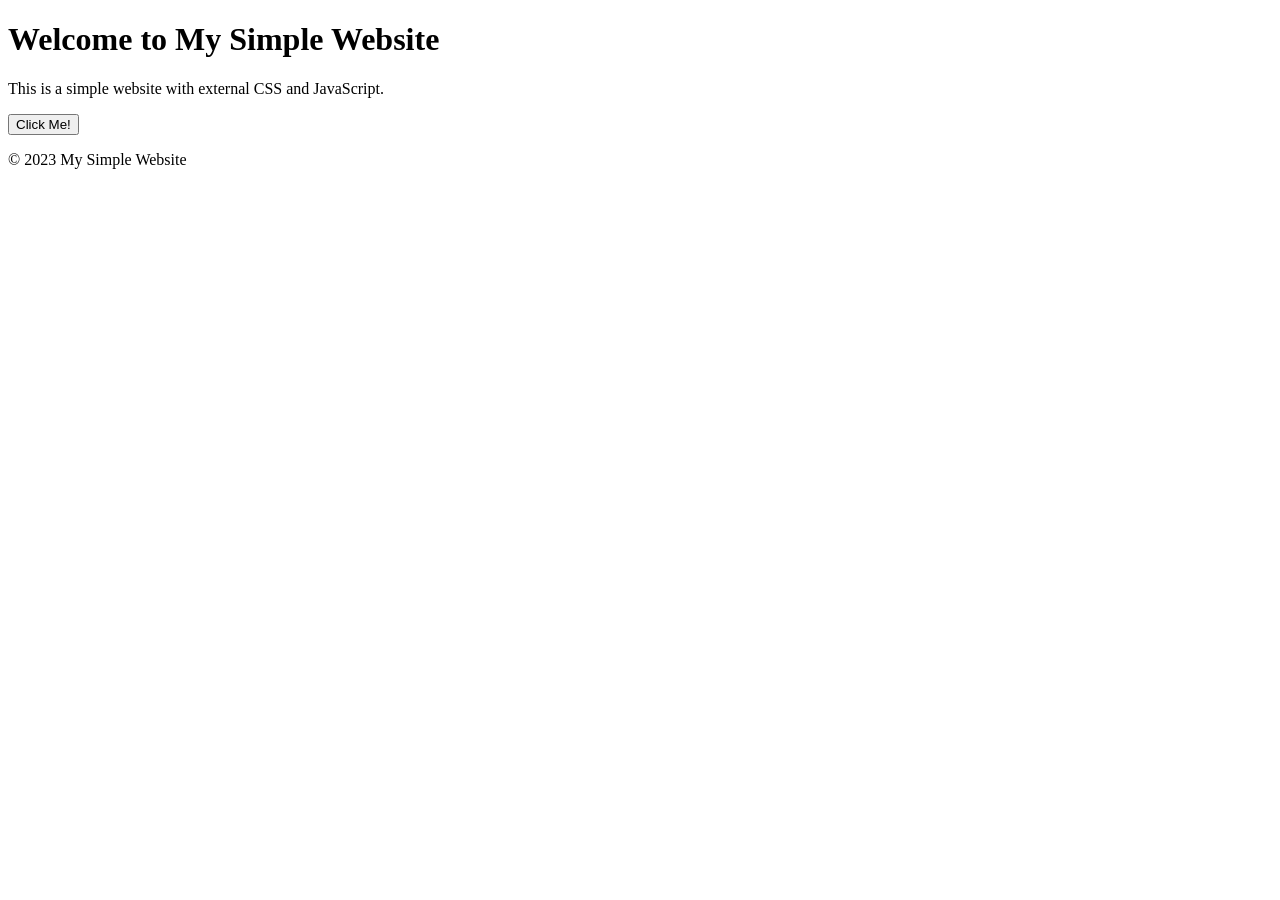
==== index.html @ c6ea492b "Create index.html" ====
<!DOCTYPE html>
<html lang="en">
<head>
    <meta charset="UTF-8">
    <meta name="viewport" content="width=device-width, initial-scale=1.0">
    <title>Simple Website</title>
    <link rel="stylesheet" href="styles.css">
</head>
<body>
    <header>
        <h1>Welcome to My Simple Website</h1>
    </header>
    <main>
        <p>This is a simple website with external CSS and JavaScript.</p>
        <button id="clickMe">Click Me!</button>
        <p id="message"></p>
    </main>
    <footer>
        <p>&copy; 2023 My Simple Website</p>
    </footer>
    <script src="script.js"></script>
</body>
</html>
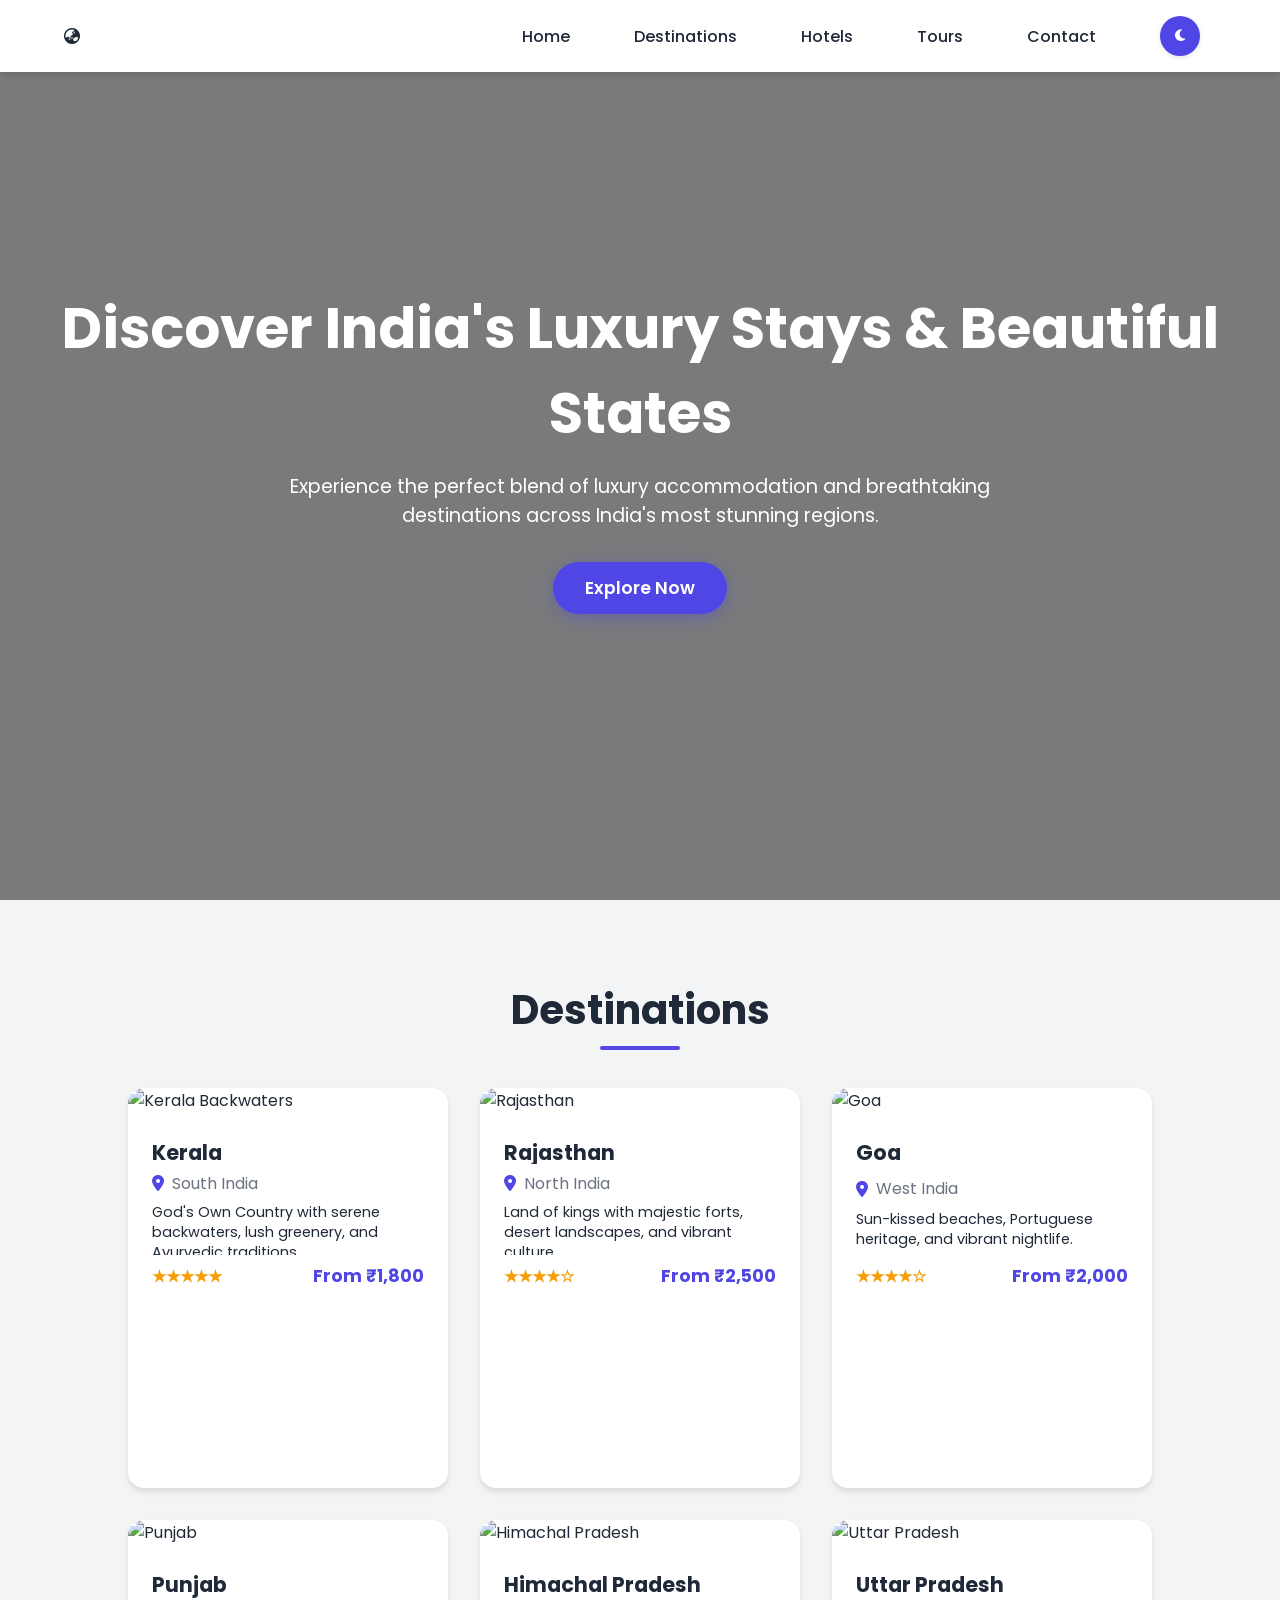
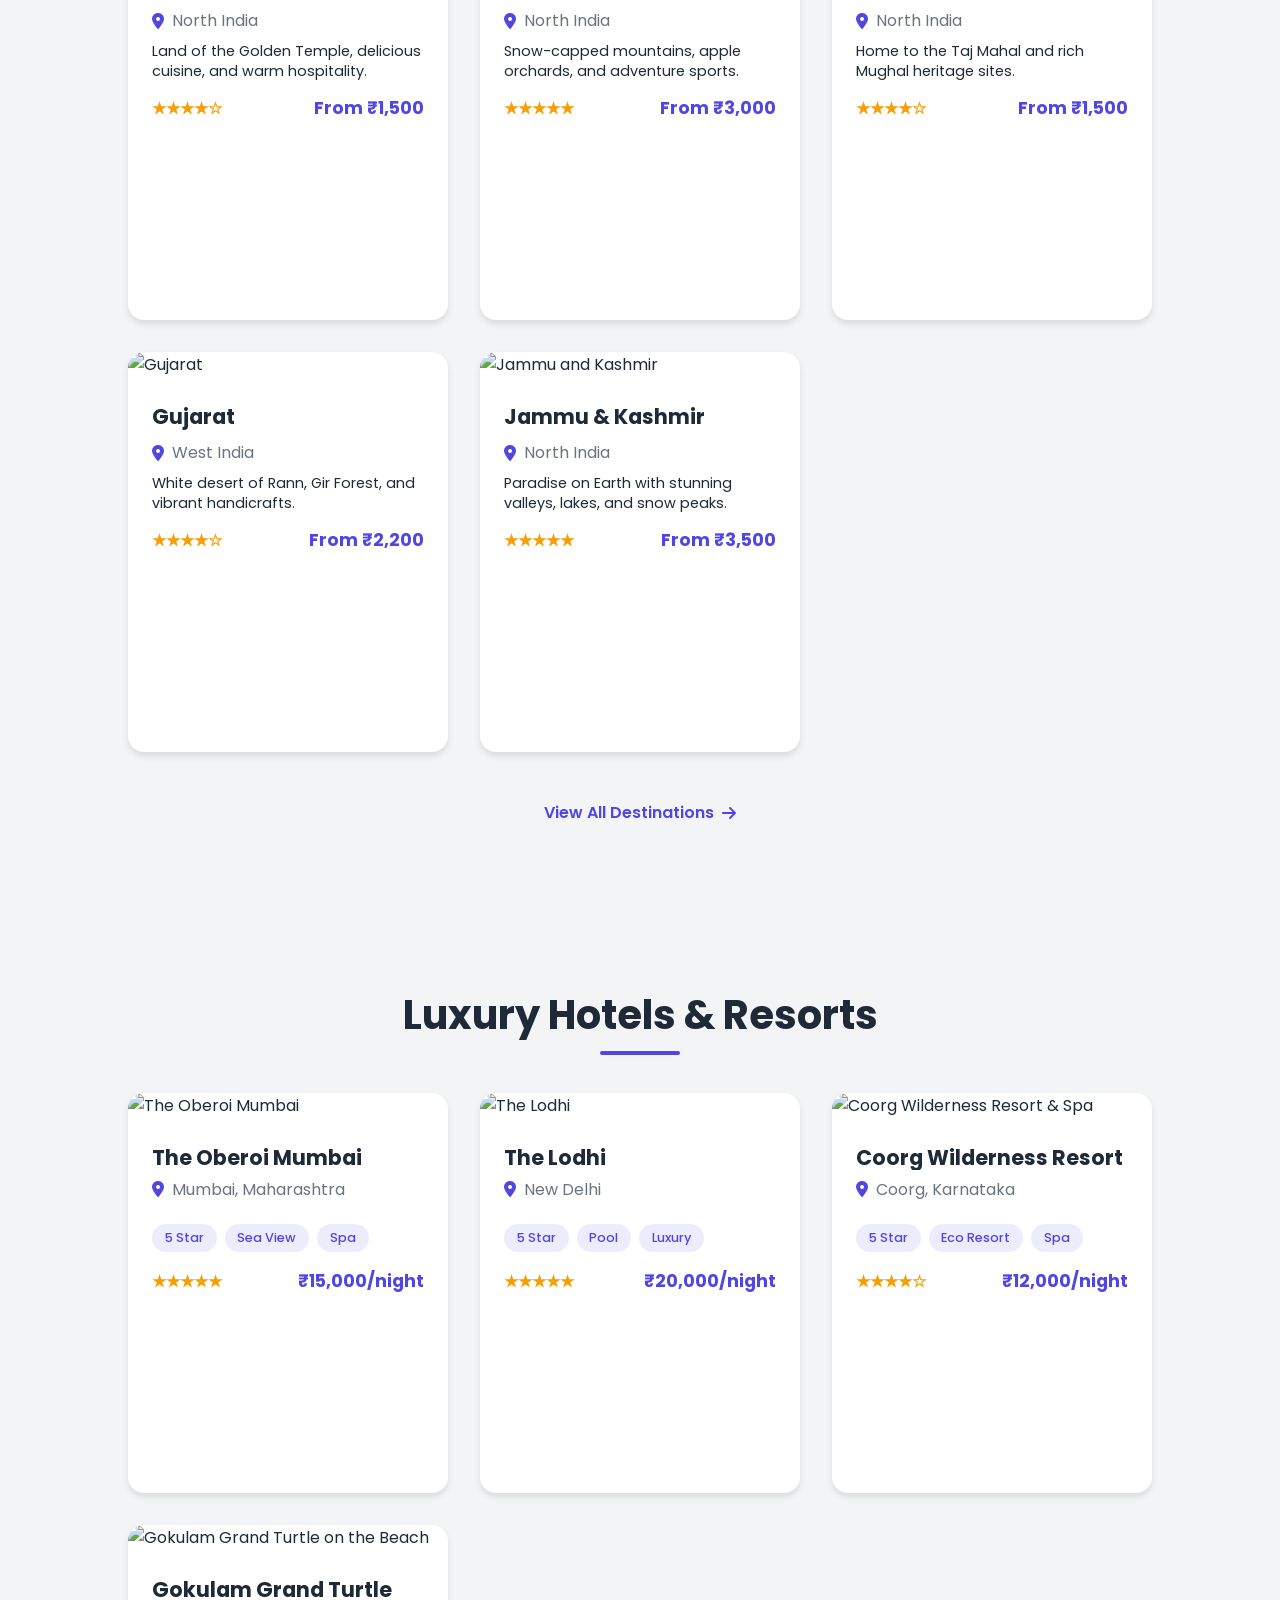
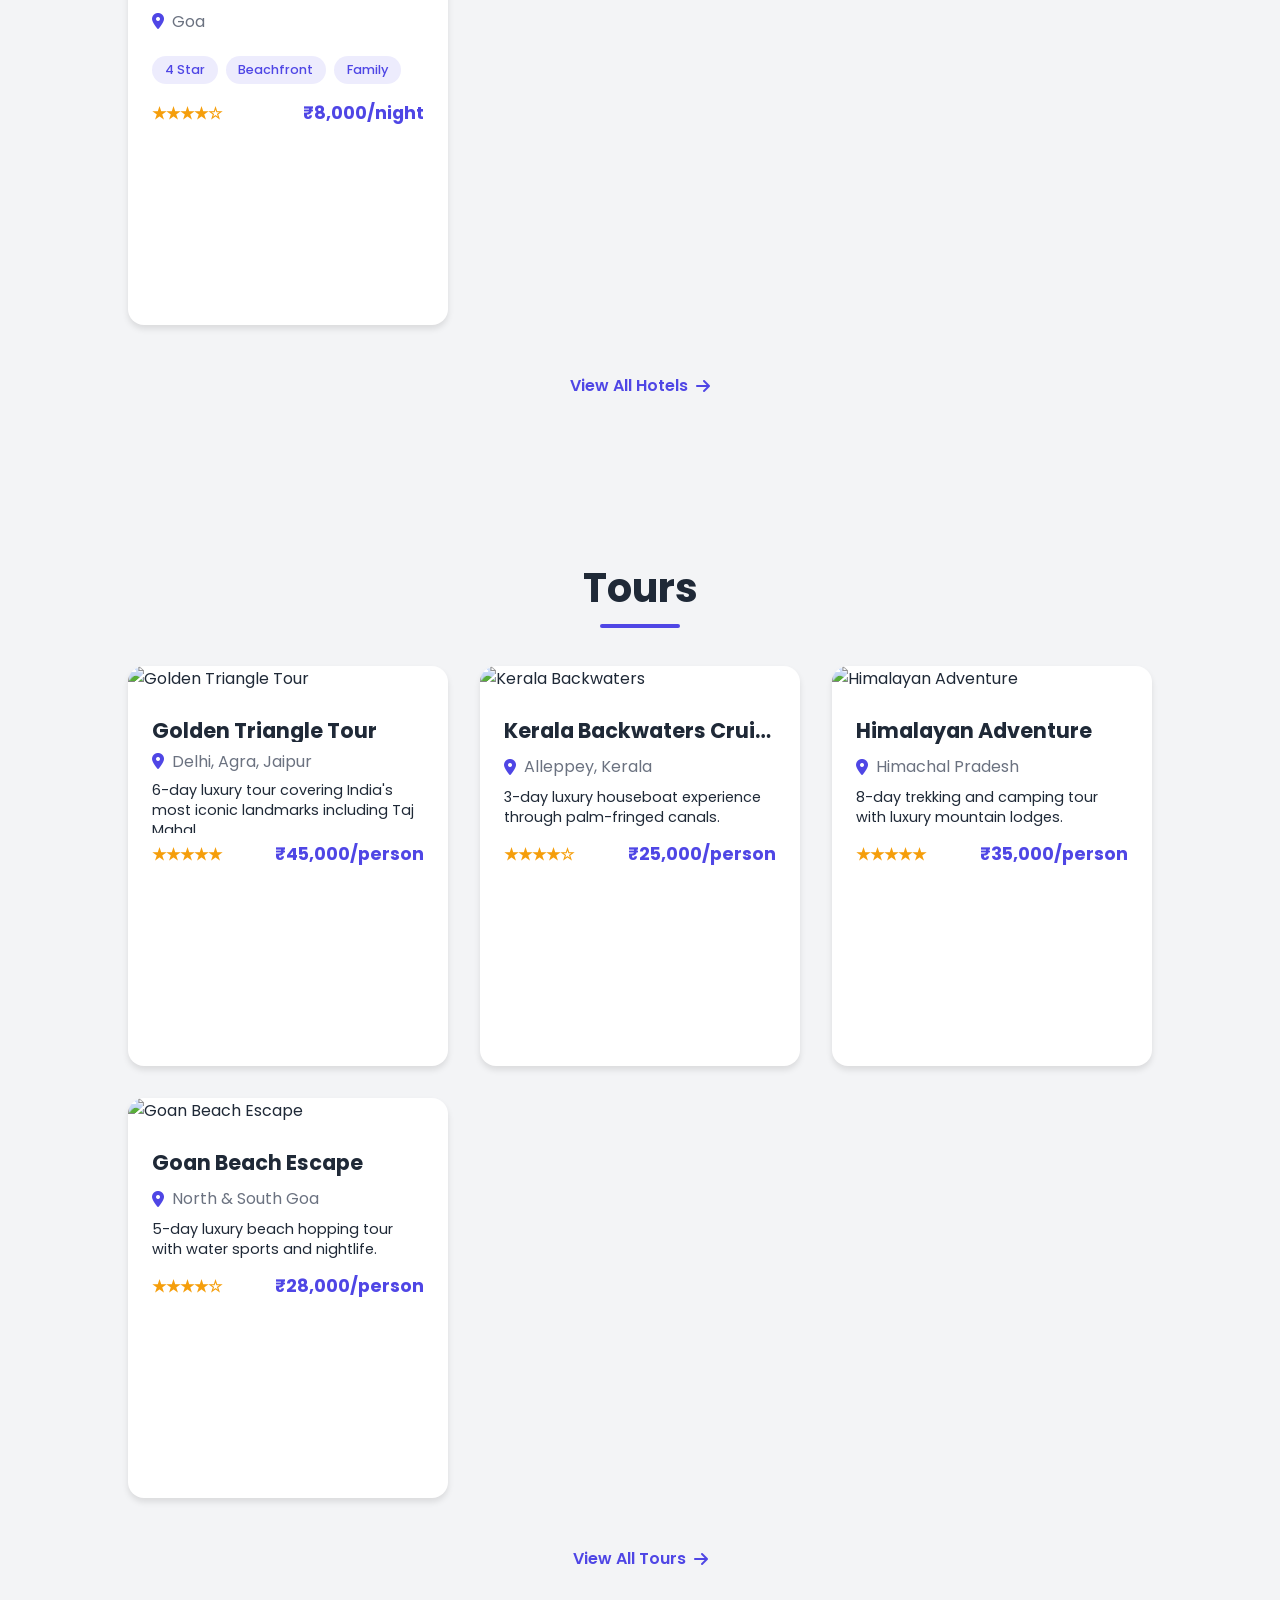
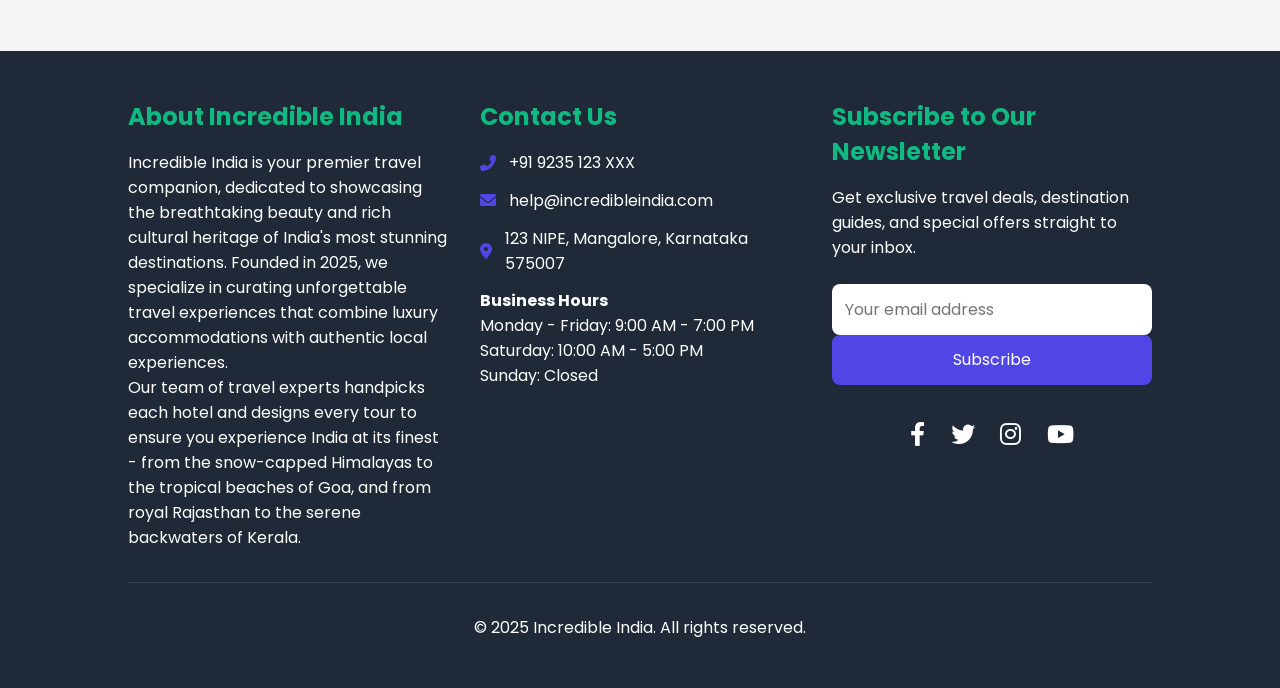
==== commit b1771eac: "Update and rename travel.html to index.html" ====
--- a/index.html
+++ b/index.html
@@ -1,23 +1,1105 @@
-<!DOCTYPE html>
-<html lang="en">
-<head>
-    <meta charset="UTF-8">
-    <meta name="viewport" content="width=device-width, initial-scale=1.0">
-    <title>Simple Website</title>
-    <link rel="stylesheet" href="styles.css">
-</head>
-<body>
-    <header>
-        <h1>Welcome to My Simple Website</h1>
-    </header>
-    <main>
-        <p>This is a simple website with external CSS and JavaScript.</p>
-        <button id="clickMe">Click Me!</button>
-        <p id="message"></p>
-    </main>
-    <footer>
-        <p>&copy; 2023 My Simple Website</p>
-    </footer>
-    <script src="script.js"></script>
-</body>
-</html>
+<!DOCTYPE html>
+<html lang="en">
+<head>
+    <meta charset="UTF-8">
+    <meta name="viewport" content="width=device-width, initial-scale=1.0">
+    <title>Incredible India</title>
+    <style>
+        :root {
+            --primary: #4F46E5;
+            --secondary: #10B981;
+            --dark: #1F2937;
+            --light: #F3F4F6;
+            --bg: #F3F4F6;
+            --text: #1F2937;
+            --card-bg: white;
+            --header-bg: white;
+            --footer-bg: #1F2937;
+            --shadow: rgba(0,0,0,0.1);
+        }
+        
+        .dark-mode {
+            --primary: #7C3AED;
+            --secondary: #10B981;
+            --bg: #1F2937;
+            --text: #F3F4F6;
+            --card-bg: #374151;
+            --header-bg: #111827;
+            --footer-bg: #111827;
+            --shadow: rgba(0,0,0,0.3);
+            --dark: #111827;
+            --light: #374151;
+        }
+        
+        * {
+            margin: 0; padding: 0; box-sizing: border-box; font-family: 'Poppins', sans-serif; transition: all 0.3s ease;
+        }
+        
+        body {
+            background-color: var(--bg); color: var(--text);
+        }
+        
+        header {
+            background: var(--header-bg); box-shadow: 0 4px 6px var(--shadow); position: fixed; width: 100%; top: 0; z-index: 100; display: flex; justify-content: space-between; align-items: center; padding: 1rem 5%;
+        }
+        
+        .logo img { height: 40px; }
+        nav ul { display: flex; list-style: none; align-items: center; }
+        nav ul li { margin: 0 1rem; }
+        nav ul li a {
+            text-decoration: none; color: var(--text); font-weight: 500; padding: 0.5rem 1rem; border-radius: 0.5rem;
+        }
+        nav ul li a:hover { background: var(--primary); color: white; transform: translateY(-3px); }
+        
+        .hero {
+            height: 100vh; background: linear-gradient(rgba(0,0,0,0.5), rgba(0,0,0,0.5)), url('https://images.unsplash.com/photo-1583417319070-4a69db38a482?ixlib=rb-1.2.1&auto=format&fit=crop&w=1350&q=80'); background-size: cover; background-position: center; display: flex; flex-direction: column; justify-content: center; align-items: center; text-align: center; color: white;
+        }
+        
+        .hero h1 { font-size: 3.5rem; margin-bottom: 1rem; animation: fadeIn 1.5s ease; }
+        .hero p { font-size: 1.2rem; max-width: 700px; margin-bottom: 2rem; animation: fadeIn 2s ease; }
+        .cta-button {
+            background: var(--primary); color: white; padding: 0.8rem 2rem; border-radius: 50px; text-decoration: none; font-weight: 600; font-size: 1.1rem; box-shadow: 0 4px 15px rgba(79, 70, 229, 0.4); animation: fadeIn 2.5s ease;
+        }
+        .cta-button:hover { transform: translateY(-5px); box-shadow: 0 8px 20px rgba(79, 70, 229, 0.6); }
+        
+        .section { padding: 5rem 10%; }
+        .section-title { text-align: center; font-size: 2.5rem; margin-bottom: 3rem; position: relative; }
+        .section-title::after { content: ''; position: absolute; bottom: -10px; left: 50%; transform: translateX(-50%); width: 80px; height: 4px; background: var(--primary); border-radius: 2px; }
+        
+        .grid { display: grid; grid-template-columns: repeat(auto-fill, minmax(300px, 1fr)); gap: 2rem; }
+        .card {
+            background: var(--card-bg); border-radius: 1rem; overflow: hidden; box-shadow: 0 4px 6px var(--shadow); cursor: pointer; position: relative; transform-style: preserve-3d; height: 400px;
+        }
+        .card:hover { transform: translateY(-10px); box-shadow: 0 15px 30px var(--shadow); }
+        .card img { width: 100%; height: 200px; object-fit: cover; }
+        .card-info { 
+            padding: 1.5rem; 
+            height: 200px; 
+            display: flex; 
+            flex-direction: column;
+            overflow: hidden;
+        }
+        .card-info h3 { 
+            font-size: 1.3rem; 
+            margin-bottom: 0.5rem;
+            white-space: nowrap;
+            overflow: hidden;
+            text-overflow: ellipsis;
+        }
+        .card-info .location { 
+            color: #6B7280; 
+            margin-bottom: 0.5rem; 
+            display: flex; 
+            align-items: center;
+            white-space: nowrap;
+            overflow: hidden;
+            text-overflow: ellipsis;
+        }
+        .card-info .location i { margin-right: 0.5rem; color: var(--primary); }
+        .card-info p { 
+            margin-bottom: 0.5rem; 
+            flex-grow: 1; 
+            font-size: 0.9rem;
+            display: -webkit-box;
+            -webkit-line-clamp: 3;
+            -webkit-box-orient: vertical;
+            overflow: hidden;
+            text-overflow: ellipsis;
+            line-height: 1.4;
+        }
+        .rating-price { 
+            display: flex; 
+            justify-content: space-between; 
+            align-items: center; 
+            margin-top: auto;
+        }
+        .rating { color: #F59E0B; font-weight: bold; white-space: nowrap; }
+        .price { font-weight: bold; color: var(--primary); font-size: 1.1rem; white-space: nowrap; }
+        
+        .card::before {
+            content: ''; position: absolute; top: 0; left: 0; width: 100%; height: 100%; background: linear-gradient(to bottom, transparent 60%, rgba(0,0,0,0.7)); opacity: 0; transition: opacity 0.3s ease;
+        }
+        .card:hover::before { opacity: 1; }
+        
+        .explore-btn {
+            position: absolute; bottom: -50px; left: 50%; transform: translateX(-50%); background: var(--primary); color: white; padding: 0.5rem 1.5rem; border-radius: 50px; text-decoration: none; opacity: 0; transition: all 0.3s ease; border: none; cursor: pointer;
+        }
+        .card:hover .explore-btn { bottom: 20px; opacity: 1; }
+        
+        /* Flip card styles */
+        .card-inner {
+            position: relative; width: 100%; height: 100%; transform-style: preserve-3d; transition: transform 0.8s;
+        }
+        .card-front, .card-back {
+            position: absolute; width: 100%; height: 100%; backface-visibility: hidden; -webkit-backface-visibility: hidden;
+        }
+        .card-back {
+            background: var(--card-bg); transform: rotateY(180deg); padding: 1.5rem; overflow-y: auto;
+        }
+        .card-back h3 {
+            text-align: center; margin-bottom: 1rem; color: var(--primary);
+        }
+        .top-places {
+            list-style-type: none;
+        }
+        .top-places li {
+            margin-bottom: 0.8rem; padding-bottom: 0.8rem; border-bottom: 1px solid rgba(0,0,0,0.1);
+        }
+        .top-places li:last-child {
+            margin-bottom: 0; padding-bottom: 0; border-bottom: none;
+        }
+        .place-name {
+            font-weight: 600; display: block;
+            white-space: nowrap;
+            overflow: hidden;
+            text-overflow: ellipsis;
+        }
+        .place-desc {
+            font-size: 0.9rem; color: #6B7280;
+            display: -webkit-box;
+            -webkit-line-clamp: 2;
+            -webkit-box-orient: vertical;
+            overflow: hidden;
+            text-overflow: ellipsis;
+            line-height: 1.4;
+        }
+        .place-rating {
+            color: #F59E0B; font-size: 0.9rem; margin-top: 0.3rem;
+        }
+        .flip-back-btn {
+            background: var(--primary); color: white; border: none; padding: 0.5rem 1rem; border-radius: 50px; margin-top: 1rem; cursor: pointer; display: block; margin: 1rem auto 0; font-size: 0.9rem;
+        }
+        
+        footer {
+            background: var(--footer-bg); color: white; padding: 3rem 10%;
+        }
+        .footer-container {
+            display: grid; grid-template-columns: repeat(auto-fit, minmax(250px, 1fr)); gap: 2rem; max-width: 1200px; margin: 0 auto;
+        }
+        .footer-about h3, .footer-contact h3, .footer-newsletter h3 {
+            font-size: 1.5rem; margin-bottom: 1rem; color: var(--secondary);
+        }
+        .contact-info p { display: flex; align-items: center; margin-bottom: 0.8rem; }
+        .contact-info i { margin-right: 0.8rem; color: var(--primary); }
+        .newsletter-form { display: flex; flex-direction: column; }
+        .newsletter-form input, .newsletter-form button {
+            padding: 0.8rem; border-radius: 0.5rem; font-size: 1rem; border: none;
+        }
+        .newsletter-form button { background: var(--primary); color: white; cursor: pointer; transition: all 0.3s ease; }
+        .newsletter-form button:hover { background: #4338CA; }
+        
+        .footer-bottom { text-align: center; padding-top: 2rem; margin-top: 2rem; border-top: 1px solid rgba(255,255,255,0.1); }
+        .social-icons { display: flex; justify-content: center; margin: 2rem 0; }
+        .social-icons a { color: white; font-size: 1.5rem; margin: 0 0.8rem; transition: all 0.3s ease; }
+        .social-icons a:hover { color: var(--primary); transform: translateY(-3px); }
+        
+        .mobile-menu-btn { display: none; background: none; border: none; color: var(--text); font-size: 1.5rem; cursor: pointer; }
+        
+        .theme-toggle {
+            background: var(--primary); color: white; border: none; border-radius: 50%; width: 40px; height: 40px; display: flex; align-items: center; justify-content: center; cursor: pointer; margin-left: 1rem; box-shadow: 0 2px 5px var(--shadow);
+        }
+        .header-controls {
+            display: flex; align-items: center;
+        }
+        
+        /* Booking Form Styles */
+        .booking-form-overlay {
+            position: fixed;
+            top: 0;
+            left: 0,
+            width: 100%;
+            height: 100%;
+            background-color: rgba(0,0,0,0.7);
+            display: flex;
+            justify-content: center;
+            align-items: center;
+            z-index: 1000;
+            opacity: 0;
+            visibility: hidden;
+            transition: all 0.3s ease;
+        }
+        
+        .booking-form-overlay.active {
+            opacity: 1;
+            visibility: visible;
+        }
+        
+        .booking-form-container {
+            background: var(--card-bg);
+            padding: 2rem;
+            border-radius: 1rem;
+            width: 90%;
+            max-width: 500px;
+            box-shadow: 0 10px 25px rgba(0,0,0,0.2);
+            transform: translateY(20px);
+            transition: all 0.3s ease;
+        }
+        
+        .booking-form-overlay.active .booking-form-container {
+            transform: translateY(0);
+        }
+        
+        .booking-form-container h3 {
+            margin-bottom: 1.5rem;
+            color: var(--primary);
+            text-align: center;
+        }
+        
+        .form-group {
+            margin-bottom: 1rem;
+        }
+        
+        .form-group label {
+            display: block;
+            margin-bottom: 0.5rem;
+            font-weight: 500;
+            color: var(--text);
+        }
+        
+        .form-group input,
+        .form-group textarea,
+        .form-group select {
+            width: 100%;
+            padding: 0.8rem;
+            border-radius: 0.5rem;
+            border: 1px solid #ddd;
+            background: var(--bg);
+            color: var(--text);
+        }
+        
+        .form-group textarea {
+            min-height: 100px;
+            resize: vertical;
+        }
+        
+        .form-actions {
+            display: flex;
+            justify-content: space-between;
+            margin-top: 1.5rem;
+        }
+        
+        .form-actions button {
+            padding: 0.8rem 1.5rem;
+            border-radius: 0.5rem;
+            border: none;
+            cursor: pointer;
+            font-weight: 600;
+        }
+        
+        .submit-btn {
+            background: var(--primary);
+            color: white;
+        }
+        
+        .cancel-btn {
+            background: #e0e0e0;
+            color: var(--text);
+        }
+        
+        .close-form-btn {
+            position: absolute;
+            top: 1rem;
+            right: 1rem;
+            background: none;
+            border: none;
+            font-size: 1.5rem;
+            cursor: pointer;
+            color: var(--text);
+        }
+        
+        @media (max-width: 768px) {
+            nav ul { display: none; position: absolute; top: 70px; left: 0; width: 100%; background: var(--header-bg); flex-direction: column; align-items: center; padding: 1rem 0; box-shadow: 0 4px 6px var(--shadow); }
+            nav ul.show { display: flex; }
+            .mobile-menu-btn { display: block; }
+            .hero h1 { font-size: 2.5rem; }
+            .grid { grid-template-columns: 1fr; }
+            .section { padding: 3rem 1.5rem; }
+            .footer-container { grid-template-columns: 1fr; }
+            .card { height: auto; }
+            .card-inner { height: 400px; }
+            .booking-form-container {
+                width: 95%;
+                padding: 1.5rem;
+            }
+        }
+        
+        @keyframes fadeIn { from { opacity: 0; transform: translateY(20px); } to { opacity: 1; transform: translateY(0); } }
+        
+        .view-all {
+            text-align: center; margin-top: 3rem;
+        }
+        .view-all a {
+            color: var(--primary); text-decoration: none; font-weight: 600; display: inline-flex; align-items: center;
+        }
+        .view-all a:hover {
+            text-decoration: underline;
+        }
+        .view-all i {
+            margin-left: 0.5rem; transition: transform 0.3s ease;
+        }
+        .view-all a:hover i {
+            transform: translateX(5px);
+        }
+        
+        .hotel-features {
+            display: flex; flex-wrap: wrap; gap: 0.5rem; margin: 1rem 0;
+        }
+        .hotel-features .feature {
+            background: rgba(79, 70, 229, 0.1); color: var(--primary); padding: 0.3rem 0.8rem; border-radius: 50px; font-size: 0.8rem; font-weight: 500;
+            white-space: nowrap;
+        }
+    </style>
+    <link href="https://fonts.googleapis.com/css2?family=Poppins:wght@400;500;600;700&display=swap" rel="stylesheet">
+    <link rel="stylesheet" href="https://cdnjs.cloudflare.com/ajax/libs/font-awesome/6.0.0-beta3/css/all.min.css">
+</head>
+<body>
+    <!-- Booking Form Overlay -->
+    <div class="booking-form-overlay" id="bookingFormOverlay">
+        <div class="booking-form-container">
+            <button class="close-form-btn" id="closeFormBtn">&times;</button>
+            <h3 id="bookingFormTitle">Book Your Stay</h3>
+            <form id="bookingForm">
+                <div class="form-group">
+                    <label for="startDate">Start Date</label>
+                    <input type="date" id="startDate" required>
+                </div>
+                <div class="form-group">
+                    <label for="endDate">End Date</label>
+                    <input type="date" id="endDate" required>
+                </div>
+                <div class="form-group">
+                    <label for="numPersons">Number of Persons</label>
+                    <select id="numPersons" required>
+                        <option value="1">1 Person</option>
+                        <option value="2">2 Persons</option>
+                        <option value="3">3 Persons</option>
+                        <option value="4">4 Persons</option>
+                        <option value="5">5 Persons</option>
+                        <option value="6+">6+ Persons</option>
+                    </select>
+                </div>
+                <div class="form-group">
+                    <label for="specialRequests">Special Requests</label>
+                    <textarea id="specialRequests" placeholder="Any special requirements or preferences..."></textarea>
+                </div>
+                <div class="form-actions">
+                    <button type="button" class="cancel-btn" id="cancelBookingBtn">Cancel</button>
+                    <button type="submit" class="submit-btn">Submit Booking</button>
+                </div>
+            </form>
+        </div>
+    </div>
+
+    <header>
+        <div class="logo"><i class="fas fa-globe-asia"></i></div>
+        <nav>
+            <ul id="navMenu">
+                <li><a href="#home">Home</a></li>
+                <li><a href="#destinations">Destinations</a></li>
+                <li><a href="#hotels">Hotels</a></li>
+                <li><a href="#tours">Tours</a></li>
+                <li><a href="#contact">Contact</a></li>
+                <li>
+                    <button class="theme-toggle" id="themeToggle">
+                        <i class="fas fa-moon"></i>
+                    </button>
+                </li>
+            </ul>
+            <button class="mobile-menu-btn" id="mobileMenuBtn"><i class="fas fa-bars"></i></button>
+        </nav>
+    </header>
+
+    <section class="hero" id="home">
+        <h1>Discover India's Luxury Stays & Beautiful States</h1>
+        <p>Experience the perfect blend of luxury accommodation and breathtaking destinations across India's most stunning regions.</p>
+        <a href="#destinations" class="cta-button">Explore Now</a>
+    </section>
+
+    <section class="section" id="destinations">
+        <h2 class="section-title">Destinations</h2>
+        <div class="grid">
+            <!-- Kerala -->
+            <div class="card">
+                <div class="card-inner">
+                    <div class="card-front">
+                        <img src="https://keralatourism.travel/images/destinations/headers/munnar-kerala-tourism-entry-fee-timings-holidays-reviews-header.jpg" alt="Kerala Backwaters">
+                        <div class="card-info">
+                            <h3>Kerala</h3>
+                            <div class="location"><i class="fas fa-map-marker-alt"></i> South India</div>
+                            <p>God's Own Country with serene backwaters, lush greenery, and Ayurvedic traditions.</p>
+                            <div class="rating-price">
+                                <div class="rating">★★★★★</div>
+                                <div class="price">From ₹1,800</div>
+                            </div>
+                        </div>
+                        <button class="explore-btn">Explore</button>
+                    </div>
+                    <div class="card-back">
+                        <h3>Top 5 Places in Kerala</h3>
+                        <ul class="top-places">
+                            <li>
+                                <span class="place-name">Munnar</span>
+                                <span class="place-rating">★★★★★</span>
+                                <span class="place-desc">Tea gardens and misty mountains</span>
+                            </li>
+                            <li>
+                                <span class="place-name">Alleppey Backwaters</span>
+                                <span class="place-rating">★★★★★</span>
+                                <span class="place-desc">Houseboat cruises through palm-fringed canals</span>
+                            </li>
+                            <li>
+                                <span class="place-name">Kochi</span>
+                                <span class="place-rating">★★★★☆</span>
+                                <span class="place-desc">Historic port city with colonial architecture</span>
+                            </li>
+                            <li>
+                                <span class="place-name">Thekkady</span>
+                                <span class="place-rating">★★★★☆</span>
+                                <span class="place-desc">Wildlife sanctuary and spice plantations</span>
+                            </li>
+                            <li>
+                                <span class="place-name">Varkala</span>
+                                <span class="place-rating">★★★★☆</span>
+                                <span class="place-desc">Cliffside beach with stunning ocean views</span>
+                            </li>
+                        </ul>
+                        <button class="flip-back-btn">Back to Kerala</button>
+                    </div>
+                </div>
+            </div>
+            
+            <!-- Rajasthan -->
+            <div class="card">
+                <div class="card-inner">
+                    <div class="card-front">
+                        <img src="https://media.istockphoto.com/id/903877840/photo/the-crowd-and-vehicles-in-front-of-hawa-mahal.jpg?s=612x612&w=0&k=20&c=OB7q3UQsf0vpcno_6-6WLFhp3Ugota3B5IH3WdFYhUY=" alt="Rajasthan">
+                        <div class="card-info">
+                            <h3>Rajasthan</h3>
+                            <div class="location"><i class="fas fa-map-marker-alt"></i> North India</div>
+                            <p>Land of kings with majestic forts, desert landscapes, and vibrant culture.</p>
+                            <div class="rating-price">
+                                <div class="rating">★★★★☆</div>
+                                <div class="price">From ₹2,500</div>
+                            </div>
+                        </div>
+                        <button class="explore-btn">Explore</button>
+                    </div>
+                    <div class="card-back">
+                        <h3>Top 5 Places in Rajasthan</h3>
+                        <ul class="top-places">
+                            <li>
+                                <span class="place-name">Jaipur</span>
+                                <span class="place-rating">★★★★★</span>
+                                <span class="place-desc">The Pink City with magnificent palaces</span>
+                            </li>
+                            <li>
+                                <span class="place-name">Udaipur</span>
+                                <span class="place-rating">★★★★★</span>
+                                <span class="place-desc">City of Lakes with romantic ambiance</span>
+                            </li>
+                            <li>
+                                <span class="place-name">Jodhpur</span>
+                                <span class="place-rating">★★★★☆</span>
+                                <span class="place-desc">The Blue City dominated by Mehrangarh Fort</span>
+                            </li>
+                            <li>
+                                <span class="place-name">Jaisalmer</span>
+                                <span class="place-rating">★★★★☆</span>
+                                <span class="place-desc">Golden City in the heart of Thar Desert</span>
+                            </li>
+                            <li>
+                                <span class="place-name">Pushkar</span>
+                                <span class="place-rating">★★★★☆</span>
+                                <span class="place-desc">Sacred town with famous camel fair</span>
+                            </li>
+                        </ul>
+                        <button class="flip-back-btn">Back to Rajasthan</button>
+                    </div>
+                </div>
+            </div>
+            
+            <!-- Goa -->
+            <div class="card">
+                <div class="card-inner">
+                    <div class="card-front">
+                        <img src="https://dynamic-media-cdn.tripadvisor.com/media/photo-o/12/59/82/3a/beach-attached-to-the.jpg?w=900&h=500&s=1" alt="Goa">
+                        <div class="card-info">
+                            <h3>Goa</h3>
+                            <div class="location"><i class="fas fa-map-marker-alt"></i> West India</div>
+                            <p>Sun-kissed beaches, Portuguese heritage, and vibrant nightlife.</p>
+                            <div class="rating-price">
+                                <div class="rating">★★★★☆</div>
+                                <div class="price">From ₹2,000</div>
+                            </div>
+                        </div>
+                        <button class="explore-btn">Explore</button>
+                    </div>
+                    <div class="card-back">
+                        <h3>Top 5 Places in Goa</h3>
+                        <ul class="top-places">
+                            <li>
+                                <span class="place-name">Palolem Beach</span>
+                                <span class="place-rating">★★★★★</span>
+                                <span class="place-desc">Serene crescent-shaped beach with huts</span>
+                            </li>
+                            <li>
+                                <span class="place-name">Old Goa</span>
+                                <span class="place-rating">★★★★☆</span>
+                                <span class="place-desc">Historic Portuguese colonial churches</span>
+                            </li>
+                            <li>
+                                <span class="place-name">Baga Beach</span>
+                                <span class="place-rating">★★★★☆</span>
+                                <span class="place-desc">Popular beach with water sports and nightlife</span>
+                            </li>
+                            <li>
+                                <span class="place-name">Dudhsagar Falls</span>
+                                <span class="place-rating">★★★★★</span>
+                                <span class="place-desc">Majestic four-tiered waterfall</span>
+                            </li>
+                            <li>
+                                <span class="place-name">Fontainhas</span>
+                                <span class="place-rating">★★★★☆</span>
+                                <span class="place-desc">Latin Quarter with colorful Portuguese houses</span>
+                            </li>
+                        </ul>
+                        <button class="flip-back-btn">Back to Goa</button>
+                    </div>
+                </div>
+            </div>
+            
+            <!-- Punjab -->
+            <div class="card">
+                <div class="card-inner">
+                    <div class="card-front">
+                        <img src="https://media.gettyimages.com/id/101880531/photo/india-penjab-amritsar-golden-temple.jpg?s=612x612&w=0&k=20&c=ZqCXSD0R52Wcjsza375019u_dxIsVPR8G9T42qg4Quk=" alt="Punjab">
+                        <div class="card-info">
+                            <h3>Punjab</h3>
+                            <div class="location"><i class="fas fa-map-marker-alt"></i> North India</div>
+                            <p>Land of the Golden Temple, delicious cuisine, and warm hospitality.</p>
+                            <div class="rating-price">
+                                <div class="rating">★★★★☆</div>
+                                <div class="price">From ₹1,500</div>
+                            </div>
+                        </div>
+                        <button class="explore-btn">Explore</button>
+                    </div>
+                    <div class="card-back">
+                        <h3>Top 5 Places in Punjab</h3>
+                        <ul class="top-places">
+                            <li>
+                                <span class="place-name">Golden Temple, Amritsar</span>
+                                <span class="place-rating">★★★★★</span>
+                                <span class="place-desc">Most sacred shrine of Sikhism</span>
+                            </li>
+                            <li>
+                                <span class="place-name">Wagah Border</span>
+                                <span class="place-rating">★★★★☆</span>
+                                <span class="place-desc">Famous flag lowering ceremony</span>
+                            </li>
+                            <li>
+                                <span class="place-name">Jallianwala Bagh</span>
+                                <span class="place-rating">★★★★☆</span>
+                                <span class="place-desc">Memorial of 1919 massacre</span>
+                            </li>
+                            <li>
+                                <span class="place-name">Anandpur Sahib</span>
+                                <span class="place-rating">★★★★☆</span>
+                                <span class="place-desc">Holy city of Sikhs</span>
+                            </li>
+                            <li>
+                                <span class="place-name">Patiala</span>
+                                <span class="place-rating">★★★★☆</span>
+                                <span class="place-desc">City of royals with Qila Mubarak</span>
+                            </li>
+                        </ul>
+                        <button class="flip-back-btn">Back to Punjab</button>
+                    </div>
+                </div>
+            </div>
+            
+            <!-- Himachal Pradesh -->
+            <div class="card">
+                <div class="card-inner">
+                    <div class="card-front">
+                        <img src="https://imgs.search.brave.com/w4z5eD9JAkuPqeDrfa6JGNajnaONTGS9TkLYDg-K0fc/rs:fit:860:0:0:0/g:ce/aHR0cHM6Ly93d3cu/ZmVlbHRvdXJpc20u/Y29tL2ltYWdlcy9o/aW1hY2hhbC9oaW1h/Y2hhbC10b3VyLmpw/Zw" alt="Himachal Pradesh">
+                        <div class="card-info">
+                            <h3>Himachal Pradesh</h3>
+                            <div class="location"><i class="fas fa-map-marker-alt"></i> North India</div>
+                            <p>Snow-capped mountains, apple orchards, and adventure sports.</p>
+                            <div class="rating-price">
+                                <div class="rating">★★★★★</div>
+                                <div class="price">From ₹3,000</div>
+                            </div>
+                        </div>
+                        <button class="explore-btn">Explore</button>
+                    </div>
+                    <div class="card-back">
+                        <h3>Top 5 Places in Himachal</h3>
+                        <ul class="top-places">
+                            <li>
+                                <span class="place-name">Manali</span>
+                                <span class="place-rating">★★★★★</span>
+                                <span class="place-desc">Honeymoon destination with adventure sports</span>
+                            </li>
+                            <li>
+                                <span class="place-name">Shimla</span>
+                                <span class="place-rating">★★★★☆</span>
+                                <span class="place-desc">Former summer capital with colonial charm</span>
+                            </li>
+                            <li>
+                                <span class="place-name">Dharamshala</span>
+                                <span class="place-rating">★★★★☆</span>
+                                <span class="place-desc">Home of Dalai Lama and Tibetan culture</span>
+                            </li>
+                            <li>
+                                <span class="place-name">Spiti Valley</span>
+                                <span class="place-rating">★★★★★</span>
+                                <span class="place-desc">Cold desert mountain valley with monasteries</span>
+                            </li>
+                            <li>
+                                <span class="place-name">Kasol</span>
+                                <span class="place-rating">★★★★☆</span>
+                                <span class="place-desc">Hippie paradise in Parvati Valley</span>
+                            </li>
+                        </ul>
+                        <button class="flip-back-btn">Back to Himachal</button>
+                    </div>
+                </div>
+            </div>
+            
+            <!-- Uttar Pradesh -->
+            <div class="card">
+                <div class="card-inner">
+                    <div class="card-front">
+                        <img src="https://dynamic-media.tacdn.com/media/photo-o/2f/35/1f/bb/caption.jpg?w=700&h=500&s=1" alt="Uttar Pradesh">
+                        <div class="card-info">
+                            <h3>Uttar Pradesh</h3>
+                            <div class="location"><i class="fas fa-map-marker-alt"></i> North India</div>
+                            <p>Home to the Taj Mahal and rich Mughal heritage sites.</p>
+                            <div class="rating-price">
+                                <div class="rating">★★★★☆</div>
+                                <div class="price">From ₹1,500</div>
+                            </div>
+                        </div>
+                        <button class="explore-btn">Explore</button>
+                    </div>
+                    <div class="card-back">
+                        <h3>Top 5 Places in Uttar Pradesh</h3>
+                        <ul class="top-places">
+                            <li>
+                                <span class="place-name">Taj Mahal, Agra</span>
+                                <span class="place-rating">★★★★★</span>
+                                <span class="place-desc">Iconic white marble mausoleum</span>
+                            </li>
+                            <li>
+                                <span class="place-name">Varanasi</span>
+                                <span class="place-rating">★★★★★</span>
+                                <span class="place-desc">Spiritual capital on the Ganges</span>
+                            </li>
+                            <li>
+                                <span class="place-name">Lucknow</span>
+                                <span class="place-rating">★★★★☆</span>
+                                <span class="place-desc">City of Nawabs with rich culture</span>
+                            </li>
+                            <li>
+                                <span class="place-name">Ayodhya</span>
+                                <span class="place-rating">★★★★☆</span>
+                                <span class="place-desc">Birthplace of Lord Rama</span>
+                            </li>
+                            <li>
+                                <span class="place-name">Allahabad (Prayagraj)</span>
+                                <span class="place-rating">★★★★☆</span>
+                                <span class="place-desc">Site of Kumbh Mela at Sangam</span>
+                            </li>
+                        </ul>
+                        <button class="flip-back-btn">Back to Uttar Pradesh</button>
+                    </div>
+                </div>
+            </div>
+            
+            <!-- Gujarat -->
+            <div class="card">
+                <div class="card-inner">
+                    <div class="card-front">
+                        <img src="https://upload.wikimedia.org/wikipedia/commons/thumb/a/a5/Rani_ki_vav_02.jpg/268px-Rani_ki_vav_02.jpg" alt="Gujarat">
+                        <div class="card-info">
+                            <h3>Gujarat</h3>
+                            <div class="location"><i class="fas fa-map-marker-alt"></i> West India</div>
+                            <p>White desert of Rann, Gir Forest, and vibrant handicrafts.</p>
+                            <div class="rating-price">
+                                <div class="rating">★★★★☆</div>
+                                <div class="price">From ₹2,200</div>
+                            </div>
+                        </div>
+                        <button class="explore-btn">Explore</button>
+                    </div>
+                    <div class="card-back">
+                        <h3>Top 5 Places in Gujarat</h3>
+                        <ul class="top-places">
+                            <li>
+                                <span class="place-name">Rann of Kutch</span>
+                                <span class="place-rating">★★★★★</span>
+                                <span class="place-desc">White salt desert with cultural festivals</span>
+                            </li>
+                            <li>
+                                <span class="place-name">Gir National Park</span>
+                                <span class="place-rating">★★★★★</span>
+                                <span class="place-desc">Only home of Asiatic lions</span>
+                            </li>
+                            <li>
+                                <span class="place-name">Statue of Unity</span>
+                                <span class="place-rating">★★★★☆</span>
+                                <span class="place-desc">World's tallest statue of Sardar Patel</span>
+                            </li>
+                            <li>
+                                <span class="place-name">Dwarka</span>
+                                <span class="place-rating">★★★★☆</span>
+                                <span class="place-desc">Ancient city of Lord Krishna</span>
+                            </li>
+                            <li>
+                                <span class="place-name">Ahmedabad</span>
+                                <span class="place-rating">★★★★☆</span>
+                                <span class="place-desc">UNESCO heritage city with Sabarmati Ashram</span>
+                            </li>
+                        </ul>
+                        <button class="flip-back-btn">Back to Gujarat</button>
+                    </div>
+                </div>
+            </div>
+            
+            <!-- Jammu and Kashmir -->
+            <div class="card">
+                <div class="card-inner">
+                    <div class="card-front">
+                        <img src="https://imgs.search.brave.com/6fMKBtb60ASijpPVXmC27mB2J0XjU3bHVJslHrLBLXM/rs:fit:860:0:0:0/g:ce/aHR0cHM6Ly91cGxv/YWQud2lraW1lZGlh/Lm9yZy93aWtpcGVk/aWEvY29tbW9ucy90/aHVtYi9mL2Y2L1Bh/aGFsZ2FtX1ZhbGxl/eS5qcGcvNTEycHgt/UGFoYWxnYW1fVmFs/bGV5LmpwZw" alt="Jammu and Kashmir">
+                        <div class="card-info">
+                            <h3>Jammu & Kashmir</h3>
+                            <div class="location"><i class="fas fa-map-marker-alt"></i> North India</div>
+                            <p>Paradise on Earth with stunning valleys, lakes, and snow peaks.</p>
+                            <div class="rating-price">
+                                <div class="rating">★★★★★</div>
+                                <div class="price">From ₹3,500</div>
+                            </div>
+                        </div>
+                        <button class="explore-btn">Explore</button>
+                    </div>
+                    <div class="card-back">
+                        <h3>Top 5 Places in J&K</h3>
+                        <ul class="top-places">
+                            <li>
+                                <span class="place-name">Srinagar</span>
+                                <span class="place-rating">★★★★★</span>
+                                <span class="place-desc">Dal Lake and Mughal gardens</span>
+                            </li>
+                            <li>
+                                <span class="place-name">Gulmarg</span>
+                                <span class="place-rating">★★★★★</span>
+                                <span class="place-desc">Ski resort with gondola rides</span>
+                            </li>
+                            <li>
+                                <span class="place-name">Pahalgam</span>
+                                <span class="place-rating">★★★★★</span>
+                                <span class="place-desc">Meadow of shepherds with scenic beauty</span>
+                            </li>
+                            <li>
+                                <span class="place-name">Leh-Ladakh</span>
+                                <span class="place-rating">★★★★★</span>
+                                <span class="place-desc">High-altitude desert with monasteries</span>
+                            </li>
+                            <li>
+                                <span class="place-name">Vaishno Devi</span>
+                                <span class="place-rating">★★★★☆</span>
+                                <span class="place-desc">Sacred Hindu shrine in Trikuta Hills</span>
+                            </li>
+                        </ul>
+                        <button class="flip-back-btn">Back to J&K</button>
+                    </div>
+                </div>
+            </div>
+        </div>
+        <div class="view-all">
+            <a href="#">View All Destinations <i class="fas fa-arrow-right"></i></a>
+        </div>
+    </section>
+
+    <section class="section" id="hotels">
+        <h2 class="section-title">Luxury Hotels & Resorts</h2>
+        <div class="grid">
+            <div class="card">
+                <img src="https://cdn.audleytravel.com/1050/749/79/402651-vetro-the-italian-restaurant-at-the-oberoi-mumbai.webp" alt="The Oberoi Mumbai">
+                <div class="card-info">
+                    <h3>The Oberoi Mumbai</h3>
+                    <div class="location"><i class="fas fa-map-marker-alt"></i> Mumbai, Maharashtra</div>
+                    <div class="hotel-features">
+                        <span class="feature">5 Star</span>
+                        <span class="feature">Sea View</span>
+                        <span class="feature">Spa</span>
+                    </div>
+                    <div class="rating-price">
+                        <div class="rating">★★★★★</div>
+                        <div class="price">₹15,000/night</div>
+                    </div>
+                </div>
+                <button class="explore-btn book-now-btn" data-title="The Oberoi Mumbai">Book Now</button>
+            </div>
+            <div class="card">
+                <img src="https://cf.bstatic.com/xdata/images/hotel/max1024x768/201424642.jpg?k=29a716613e5a1a25f3f82e2ac3388d5c688e69e09e45cf61145c4df98408d1a7&o=&hp=1" alt="The Lodhi">
+                <div class="card-info">
+                    <h3>The Lodhi</h3>
+                    <div class="location"><i class="fas fa-map-marker-alt"></i> New Delhi</div>
+                    <div class="hotel-features">
+                        <span class="feature">5 Star</span>
+                        <span class="feature">Pool</span>
+                        <span class="feature">Luxury</span>
+                    </div>
+                    <div class="rating-price">
+                        <div class="rating">★★★★★</div>
+                        <div class="price">₹20,000/night</div>
+                    </div>
+                </div>
+                <button class="explore-btn book-now-btn" data-title="The Lodhi">Book Now</button>
+            </div>
+            <div class="card">
+                <img src="https://www.coorgwildernessresort.in/images/grand-ballroom/grand-ball-room-4.jpg" alt="Coorg Wilderness Resort & Spa">
+                <div class="card-info">
+                    <h3>Coorg Wilderness Resort</h3>
+                    <div class="location"><i class="fas fa-map-marker-alt"></i> Coorg, Karnataka</div>
+                    <div class="hotel-features">
+                        <span class="feature">5 Star</span>
+                        <span class="feature">Eco Resort</span>
+                        <span class="feature">Spa</span>
+                    </div>
+                    <div class="rating-price">
+                        <div class="rating">★★★★☆</div>
+                        <div class="price">₹12,000/night</div>
+                    </div>
+                </div>
+                <button class="explore-btn book-now-btn" data-title="Coorg Wilderness Resort">Book Now</button>
+            </div>
+            <div class="card">
+                <img src="https://www.gokulamhotels.com/images/property/grand/turtile-on-beach/rooms/signature/signature-img-3.webp" alt="Gokulam Grand Turtle on the Beach">
+                <div class="card-info">
+                    <h3>Gokulam Grand Turtle</h3>
+                    <div class="location"><i class="fas fa-map-marker-alt"></i> Goa</div>
+                    <div class="hotel-features">
+                        <span class="feature">4 Star</span>
+                        <span class="feature">Beachfront</span>
+                        <span class="feature">Family</span>
+                    </div>
+                    <div class="rating-price">
+                        <div class="rating">★★★★☆</div>
+                        <div class="price">₹8,000/night</div>
+                    </div>
+                </div>
+                <button class="explore-btn book-now-btn" data-title="Gokulam Grand Turtle">Book Now</button>
+            </div>
+        </div>
+        <div class="view-all">
+            <a href="#">View All Hotels <i class="fas fa-arrow-right"></i></a>
+        </div>
+    </section>
+
+    <section class="section" id="tours">
+        <h2 class="section-title">Tours</h2>
+        <div class="grid">
+            <div class="card">
+                <img src="https://images.unsplash.com/photo-1564507592333-c60657eea523?ixlib=rb-1.2.1&auto=format&fit=crop&w=1350&q=80" alt="Golden Triangle Tour">
+                <div class="card-info">
+                    <h3>Golden Triangle Tour</h3>
+                    <div class="location"><i class="fas fa-map-marker-alt"></i> Delhi, Agra, Jaipur</div>
+                    <p>6-day luxury tour covering India's most iconic landmarks including Taj Mahal.</p>
+                    <div class="rating-price">
+                        <div class="rating">★★★★★</div>
+                        <div class="price">₹45,000/person</div>
+                    </div>
+                </div>
+                <button class="explore-btn book-tour-btn" data-title="Golden Triangle Tour">Book Tour</button>
+            </div>
+            <div class="card">
+                <img src="https://www.tripsavvy.com/thmb/UjTIe0jl_mpF2E14pEAI0cBVVvY=/750x0/filters:no_upscale():max_bytes(150000):strip_icc():format(webp)/GettyImages-522478216-5ab12c4e3de4230036949cee.jpg" alt="Kerala Backwaters">
+                <div class="card-info">
+                    <h3>Kerala Backwaters Cruise</h3>
+                    <div class="location"><i class="fas fa-map-marker-alt"></i> Alleppey, Kerala</div>
+                    <p>3-day luxury houseboat experience through palm-fringed canals.</p>
+                    <div class="rating-price">
+                        <div class="rating">★★★★☆</div>
+                        <div class="price">₹25,000/person</div>
+                    </div>
+                </div>
+                <button class="explore-btn book-tour-btn" data-title="Kerala Backwaters Cruise">Book Tour</button>
+            </div>
+            <div class="card">
+                <img src="https://imgs.search.brave.com/wzdvURv4-VDv01PDh-DstFgvWJCE04Bw5GPqdNTRZjs/rs:fit:860:0:0:0/g:ce/aHR0cHM6Ly90NC5m/dGNkbi5uZXQvanBn/LzAyLzEwLzQ2LzU5/LzM2MF9GXzIxMDQ2/NTkwM19vZjZVU1pX/ZThtMGc5ME1mS1Zn/YjFxdVFSMnY0Y1Nv/SC5qcGc" alt="Himalayan Adventure">
+                <div class="card-info">
+                    <h3>Himalayan Adventure</h3>
+                    <div class="location"><i class="fas fa-map-marker-alt"></i> Himachal Pradesh</div>
+                    <p>8-day trekking and camping tour with luxury mountain lodges.</p>
+                    <div class="rating-price">
+                        <div class="rating">★★★★★</div>
+                        <div class="price">₹35,000/person</div>
+                    </div>
+                </div>
+                <button class="explore-btn book-tour-btn" data-title="Himalayan Adventure">Book Tour</button>
+            </div>
+            <div class="card">
+                <img src="https://images.unsplash.com/photo-1520250497591-112f2f40a3f4?ixlib=rb-1.2.1&auto=format&fit=crop&w=1350&q=80" alt="Goan Beach Escape">
+                <div class="card-info">
+                    <h3>Goan Beach Escape</h3>
+                    <div class="location"><i class="fas fa-map-marker-alt"></i> North & South Goa</div>
+                    <p>5-day luxury beach hopping tour with water sports and nightlife.</p>
+                    <div class="rating-price">
+                        <div class="rating">★★★★☆</div>
+                        <div class="price">₹28,000/person</div>
+                    </div>
+                </div>
+                <button class="explore-btn book-tour-btn" data-title="Goan Beach Escape">Book Tour</button>
+            </div>
+        </div>
+        <div class="view-all">
+            <a href="#">View All Tours <i class="fas fa-arrow-right"></i></a>
+        </div>
+    </section>
+
+    <footer id="contact">
+        <div class="footer-container">
+            <div class="footer-about">
+                <h3>About Incredible India</h3>
+                <p>Incredible India is your premier travel companion, dedicated to showcasing the breathtaking beauty and rich cultural heritage of India's most stunning destinations. Founded in 2025, we specialize in curating unforgettable travel experiences that combine luxury accommodations with authentic local experiences.</p>
+                <p>Our team of travel experts handpicks each hotel and designs every tour to ensure you experience India at its finest - from the snow-capped Himalayas to the tropical beaches of Goa, and from royal Rajasthan to the serene backwaters of Kerala.</p>
+            </div>
+            <div class="footer-contact">
+                <h3>Contact Us</h3>
+                <div class="contact-info">
+                    <p><i class="fas fa-phone-alt"></i> +91 9235 123 XXX</p>
+                    <p><i class="fas fa-envelope"></i> help@incredibleindia.com</p>
+                    <p><i class="fas fa-map-marker-alt"></i> 123 NIPE, Mangalore, Karnataka 575007</p>
+                </div>
+                <div class="business-hours">
+                    <h4>Business Hours</h4>
+                    <p>Monday - Friday: 9:00 AM - 7:00 PM</p>
+                    <p>Saturday: 10:00 AM - 5:00 PM</p>
+                    <p>Sunday: Closed</p>
+                </div>
+            </div>
+            <div class="footer-newsletter">
+                <h3>Subscribe to Our Newsletter</h3>
+                <p style="margin-bottom: 1.5rem;">Get exclusive travel deals, destination guides, and special offers straight to your inbox.</p>
+                <form class="newsletter-form">
+                    <input type="email" placeholder="Your email address" required>
+                    <button type="submit">Subscribe</button>
+                </form>
+                <div class="social-icons">
+                    <a href="#"><i class="fab fa-facebook-f"></i></a>
+                    <a href="#"><i class="fab fa-twitter"></i></a>
+                    <a href="#"><i class="fab fa-instagram"></i></a>
+                    <a href="#"><i class="fab fa-youtube"></i></a>
+                </div>
+            </div>
+        </div>
+        <div class="footer-bottom">
+            <p>&copy; 2025 Incredible India. All rights reserved.</p>
+        </div>
+    </footer>
+
+    <script>
+        // Mobile menu toggle
+        const mobileMenuBtn = document.getElementById('mobileMenuBtn');
+        const navMenu = document.getElementById('navMenu');
+        
+        mobileMenuBtn.addEventListener('click', () => navMenu.classList.toggle('show'));
+        
+        // Smooth scrolling for anchor links
+        document.querySelectorAll('a[href^="#"]').forEach(anchor => {
+            anchor.addEventListener('click', function(e) {
+                e.preventDefault();
+                document.querySelector(this.getAttribute('href')).scrollIntoView({ behavior: 'smooth' });
+                if (navMenu.classList.contains('show')) navMenu.classList.remove('show');
+            });
+        });
+        
+        // Dark mode toggle
+        const themeToggle = document.getElementById('themeToggle');
+        const body = document.body;
+        
+        themeToggle.addEventListener('click', () => {
+            body.classList.toggle('dark-mode');
+            const icon = themeToggle.querySelector('i');
+            if (body.classList.contains('dark-mode')) {
+                icon.classList.remove('fa-moon');
+                icon.classList.add('fa-sun');
+            } else {
+                icon.classList.remove('fa-sun');
+                icon.classList.add('fa-moon');
+            }
+        });
+        
+        // Flip cards functionality
+        document.querySelectorAll('.explore-btn').forEach(button => {
+            if (!button.classList.contains('book-now-btn') && !button.classList.contains('book-tour-btn')) {
+                button.addEventListener('click', (e) => {
+                    e.stopPropagation();
+                    const cardInner = button.closest('.card').querySelector('.card-inner');
+                    cardInner.style.transform = 'rotateY(180deg)';
+                });
+            }
+        });
+        
+        document.querySelectorAll('.flip-back-btn').forEach(button => {
+            button.addEventListener('click', (e) => {
+                e.stopPropagation();
+                const cardInner = button.closest('.card-inner');
+                cardInner.style.transform = 'rotateY(0deg)';
+            });
+        });
+        
+        // Close flip card when clicking outside
+        document.addEventListener('click', (e) => {
+            if (!e.target.closest('.card')) {
+                document.querySelectorAll('.card-inner').forEach(card => {
+                    card.style.transform = 'rotateY(0deg)';
+                });
+            }
+        });
+        
+        // Booking form functionality
+        const bookingFormOverlay = document.getElementById('bookingFormOverlay');
+        const closeFormBtn = document.getElementById('closeFormBtn');
+        const cancelBookingBtn = document.getElementById('cancelBookingBtn');
+        const bookingFormTitle = document.getElementById('bookingFormTitle');
+        const bookingForm = document.getElementById('bookingForm');
+        
+        // Show booking form
+        document.querySelectorAll('.book-now-btn, .book-tour-btn').forEach(button => {
+            button.addEventListener('click', (e) => {
+                e.stopPropagation();
+                bookingFormTitle.textContent = `Book ${button.getAttribute('data-title')}`;
+                bookingFormOverlay.classList.add('active');
+            });
+        });
+        
+        // Close booking form
+        function closeBookingForm() {
+            bookingFormOverlay.classList.remove('active');
+        }
+        
+        closeFormBtn.addEventListener('click', closeBookingForm);
+        cancelBookingBtn.addEventListener('click', closeBookingForm);
+        
+        // Handle form submission
+        bookingForm.addEventListener('submit', (e) => {
+            e.preventDefault();
+            alert('Thank you for your booking request! We will contact you shortly to confirm your reservation.');
+            closeBookingForm();
+            bookingForm.reset();
+        });
+        
+        // Close form when clicking outside
+        bookingFormOverlay.addEventListener('click', (e) => {
+            if (e.target === bookingFormOverlay) {
+                closeBookingForm();
+            }
+        });
+    </script>
+</body>
+</html>
